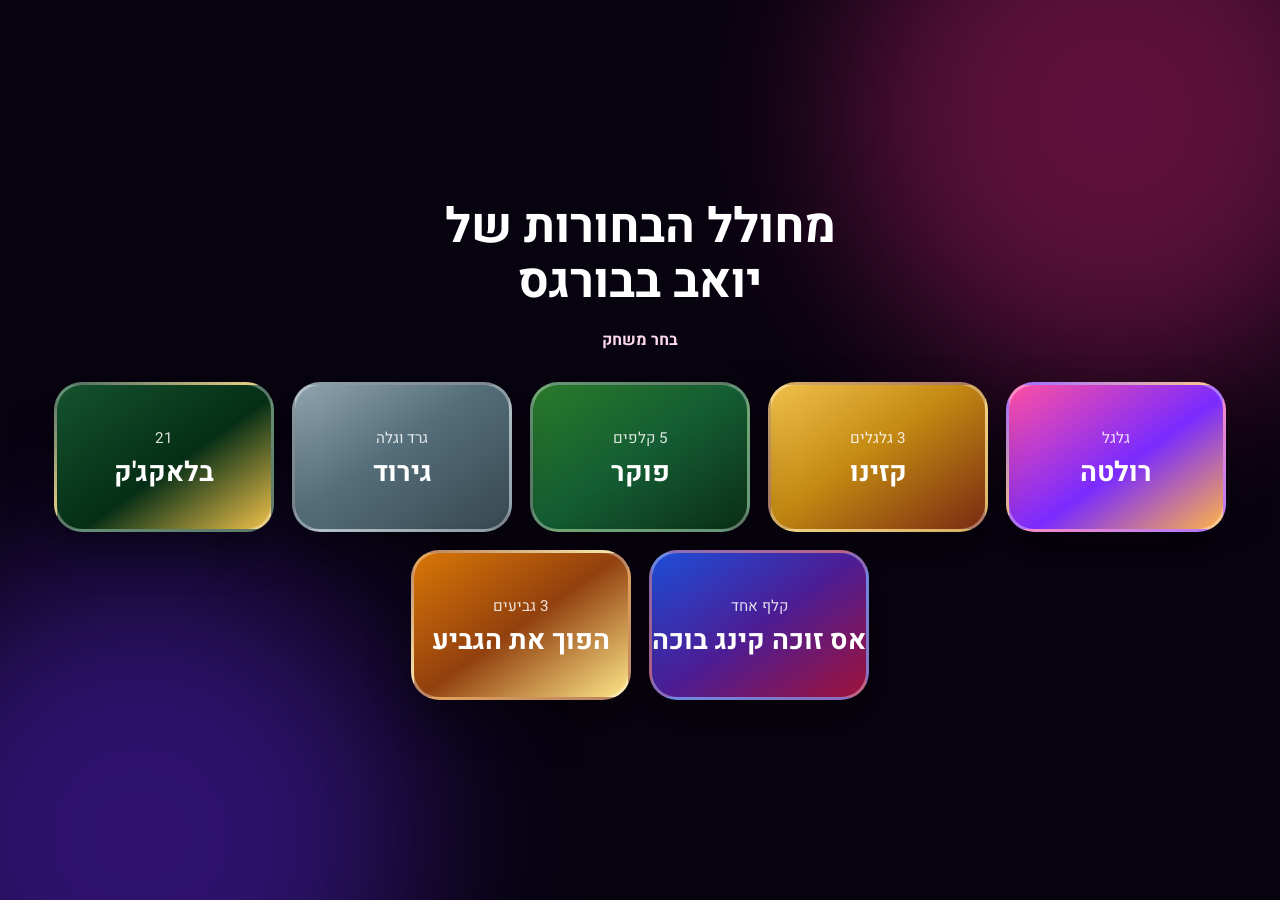
==== index.html @ 9967a7ed "Remove the dice game from the site." ====
<!DOCTYPE html>
<html lang="he" dir="rtl">
<head>
  <meta charset="UTF-8" />
  <meta name="viewport" content="width=device-width, initial-scale=1.0" />
  <title>מחולל הבחורות של יואב בבורגס</title>
  <link rel="preconnect" href="https://fonts.googleapis.com" />
  <link rel="preconnect" href="https://fonts.gstatic.com" crossorigin />
  <link href="https://fonts.googleapis.com/css2?family=Heebo:wght@400;700;900&display=swap" rel="stylesheet" />
  <link rel="stylesheet" href="styles.css" />
</head>
<body>
  <div class="glow glow-a"></div>
  <div class="glow glow-b"></div>

  <main class="home">
    <h1>מחולל הבחורות של יואב בבורגס</h1>
    <p>בחר משחק</p>
    <div class="choices">
      <a class="choice roulette-card" href="roulette/">
        <span class="choice-kicker">גלגל</span>
        <strong>רולטה</strong>
      </a>
      <a class="choice casino-card" href="casino/">
        <span class="choice-kicker">3 גלגלים</span>
        <strong>קזינו</strong>
      </a>
      <a class="choice poker-card" href="poker/">
        <span class="choice-kicker">5 קלפים</span>
        <strong>פוקר</strong>
      </a>
      <a class="choice scratch-card" href="scratch/">
        <span class="choice-kicker">גרד וגלה</span>
        <strong>גירוד</strong>
      </a>
      <a class="choice blackjack-card" href="blackjack/">
        <span class="choice-kicker">21</span>
        <strong>בלאקג'ק</strong>
      </a>
      <a class="choice aceking-card" href="ace-king/">
        <span class="choice-kicker">קלף אחד</span>
        <strong>אס זוכה קינג בוכה</strong>
      </a>
      <a class="choice cups-card" href="cups/">
        <span class="choice-kicker">3 גביעים</span>
        <strong>הפוך את הגביע</strong>
      </a>
    </div>
  </main>
</body>
</html>
---- styles.css ----
*,
*::before,
*::after {
  box-sizing: border-box;
  margin: 0;
  padding: 0;
}

html,
body {
  min-height: 100%;
  height: 100%;
}

body {
  font-family: "Heebo", sans-serif;
  background: #07030f;
  color: #fff;
  overflow: auto;
}

.glow {
  position: fixed;
  width: 42vw;
  height: 42vw;
  border-radius: 50%;
  filter: blur(90px);
  pointer-events: none;
  z-index: 0;
}

.glow-a {
  top: -12vw;
  right: -8vw;
  background: #ff2d8f;
  opacity: 0.35;
}

.glow-b {
  bottom: -16vw;
  left: -10vw;
  background: #6b2dff;
  opacity: 0.4;
}

.home {
  position: relative;
  z-index: 1;
  min-height: 100vh;
  display: grid;
  place-content: center;
  justify-items: center;
  gap: 18px;
  padding: 24px;
  text-align: center;
}

.home h1 {
  font-size: clamp(1.8rem, 6vw, 3rem);
  line-height: 1.15;
  max-width: 16ch;
}

.home p {
  color: #ffd9ee;
  font-weight: 700;
}

.choices {
  display: flex;
  flex-wrap: wrap;
  justify-content: center;
  gap: 18px;
  margin-top: 12px;
}

.choice {
  width: min(42vw, 220px);
  min-height: 150px;
  display: grid;
  place-content: center;
  gap: 8px;
  text-decoration: none;
  color: #fff;
  border-radius: 28px;
  border: 3px solid rgba(255, 255, 255, 0.35);
  box-shadow: 0 18px 40px rgba(0, 0, 0, 0.35);
  transition: transform 0.2s ease;
}

.choice:hover {
  transform: scale(1.04);
}

.choice-kicker {
  font-size: 0.95rem;
  opacity: 0.85;
}

.choice strong {
  font-size: 1.7rem;
  line-height: 1.15;
}

.roulette-card {
  background: linear-gradient(145deg, #ff4fa3, #7a2bff 55%, #ffb347);
}

.casino-card {
  background: linear-gradient(145deg, #f0c14b, #c48a12 45%, #7a2a12);
}

.poker-card {
  background: linear-gradient(145deg, #2b7a2b, #145c32 50%, #0b2e14);
}

.scratch-card {
  background: linear-gradient(145deg, #90a4ae, #546e7a 45%, #37474f);
}

.blackjack-card {
  background: linear-gradient(145deg, #14532d, #052e16 55%, #f0c14b);
}

.aceking-card {
  background: linear-gradient(145deg, #1d4ed8, #4c1d95 50%, #9f1239);
}

.cups-card {
  background: linear-gradient(145deg, #d97706, #92400e 50%, #fde68a);
}
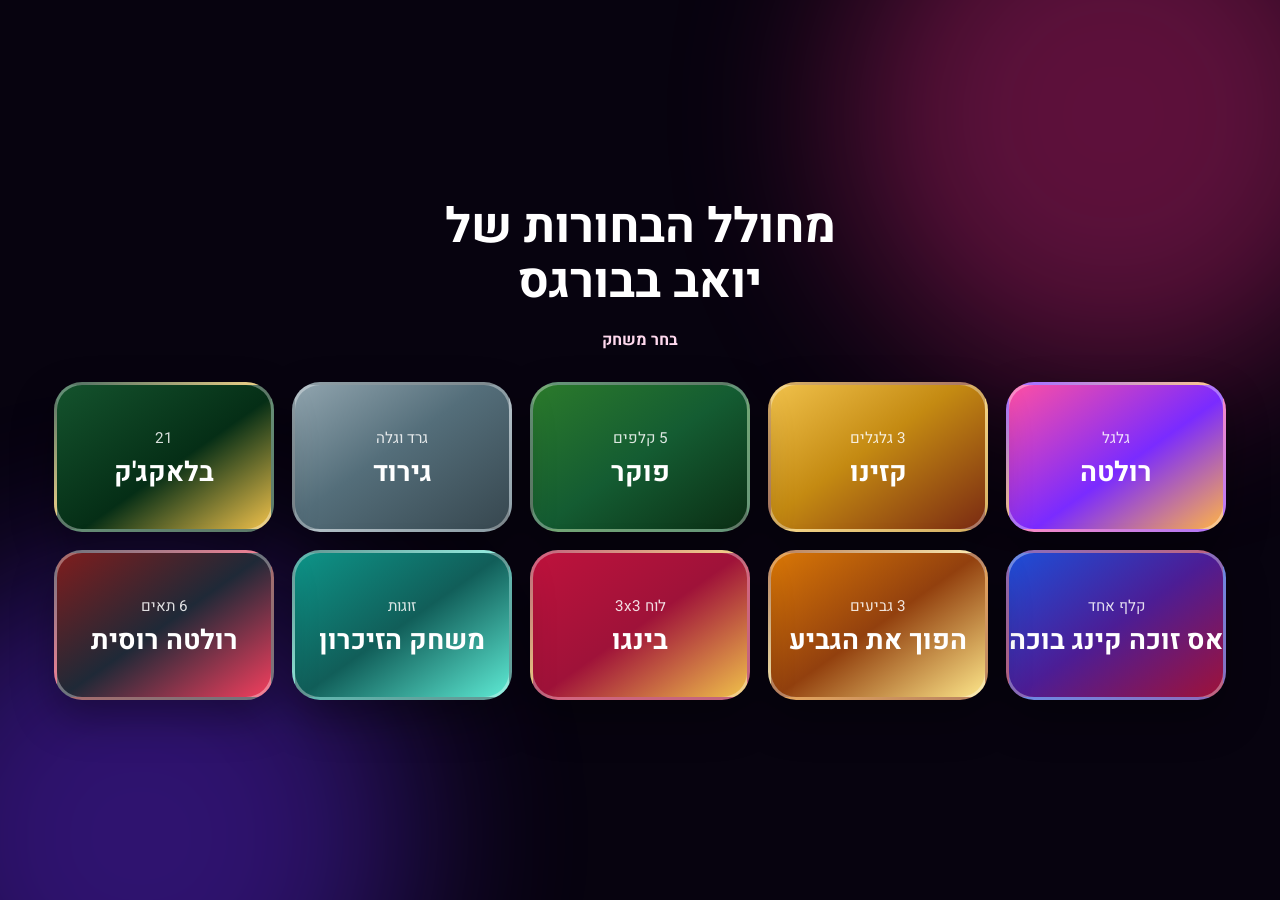
==== commit 6de86627: "Add bingo, memory, and Russian roulette games." ====
--- a/index.html
+++ b/index.html
@@ -45,6 +45,18 @@
         <span class="choice-kicker">3 גביעים</span>
         <strong>הפוך את הגביע</strong>
       </a>
+      <a class="choice bingo-card" href="bingo/">
+        <span class="choice-kicker">לוח 3x3</span>
+        <strong>בינגו</strong>
+      </a>
+      <a class="choice memory-card" href="memory/">
+        <span class="choice-kicker">זוגות</span>
+        <strong>משחק הזיכרון</strong>
+      </a>
+      <a class="choice russian-card" href="russian/">
+        <span class="choice-kicker">6 תאים</span>
+        <strong>רולטה רוסית</strong>
+      </a>
     </div>
   </main>
 </body>
--- a/styles.css
+++ b/styles.css
@@ -129,3 +129,15 @@
 .cups-card {
   background: linear-gradient(145deg, #d97706, #92400e 50%, #fde68a);
 }
+
+.bingo-card {
+  background: linear-gradient(145deg, #be123c, #9f1239 50%, #f0c14b);
+}
+
+.memory-card {
+  background: linear-gradient(145deg, #0d9488, #115e59 50%, #5eead4);
+}
+
+.russian-card {
+  background: linear-gradient(145deg, #7f1d1d, #1f2937 50%, #f43f5e);
+}
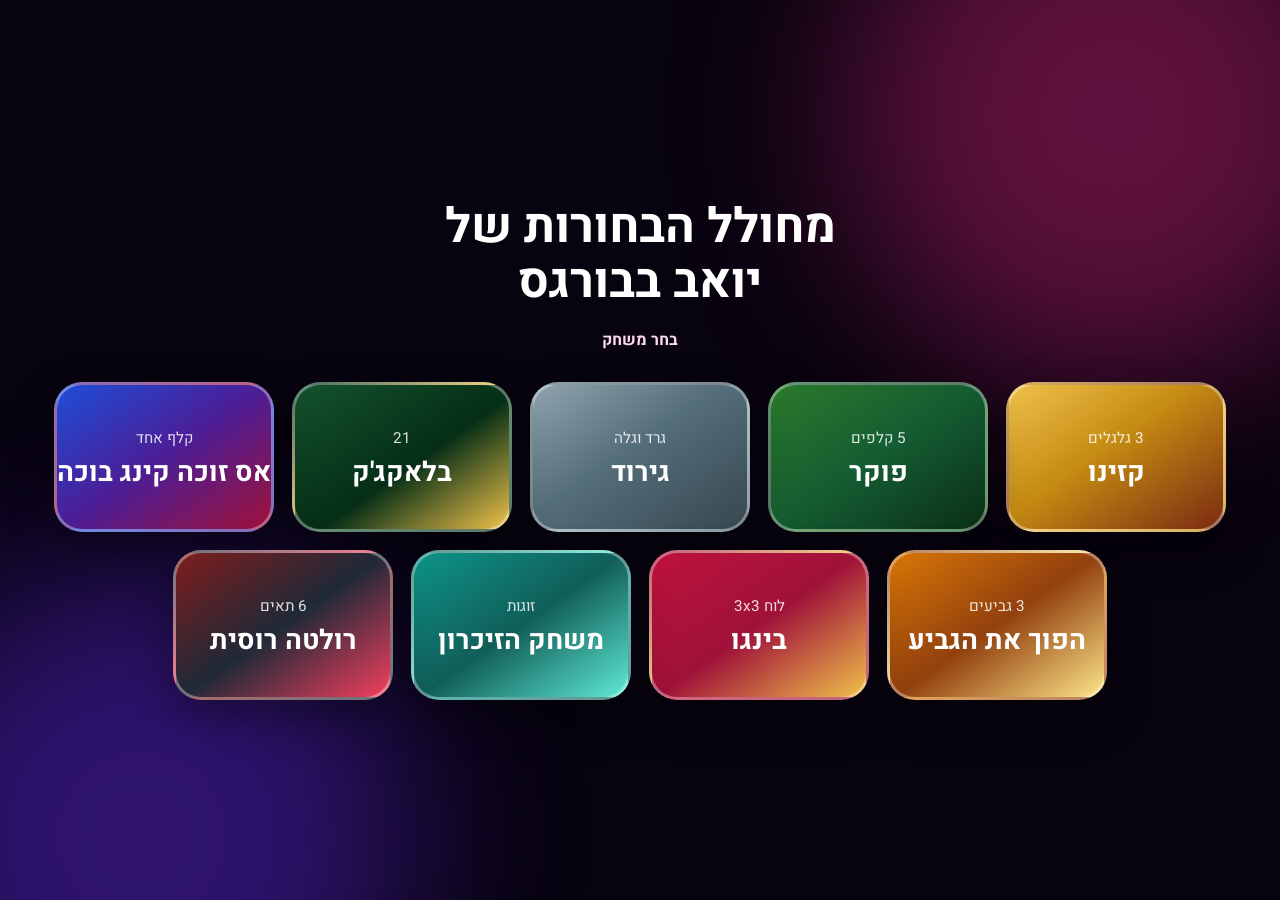
==== commit e15126ee: "Remove the roulette game from the site." ====
--- a/index.html
+++ b/index.html
@@ -17,10 +17,6 @@
     <h1>מחולל הבחורות של יואב בבורגס</h1>
     <p>בחר משחק</p>
     <div class="choices">
-      <a class="choice roulette-card" href="roulette/">
-        <span class="choice-kicker">גלגל</span>
-        <strong>רולטה</strong>
-      </a>
       <a class="choice casino-card" href="casino/">
         <span class="choice-kicker">3 גלגלים</span>
         <strong>קזינו</strong>
--- a/styles.css
+++ b/styles.css
@@ -102,10 +102,6 @@
   line-height: 1.15;
 }
 
-.roulette-card {
-  background: linear-gradient(145deg, #ff4fa3, #7a2bff 55%, #ffb347);
-}
-
 .casino-card {
   background: linear-gradient(145deg, #f0c14b, #c48a12 45%, #7a2a12);
 }
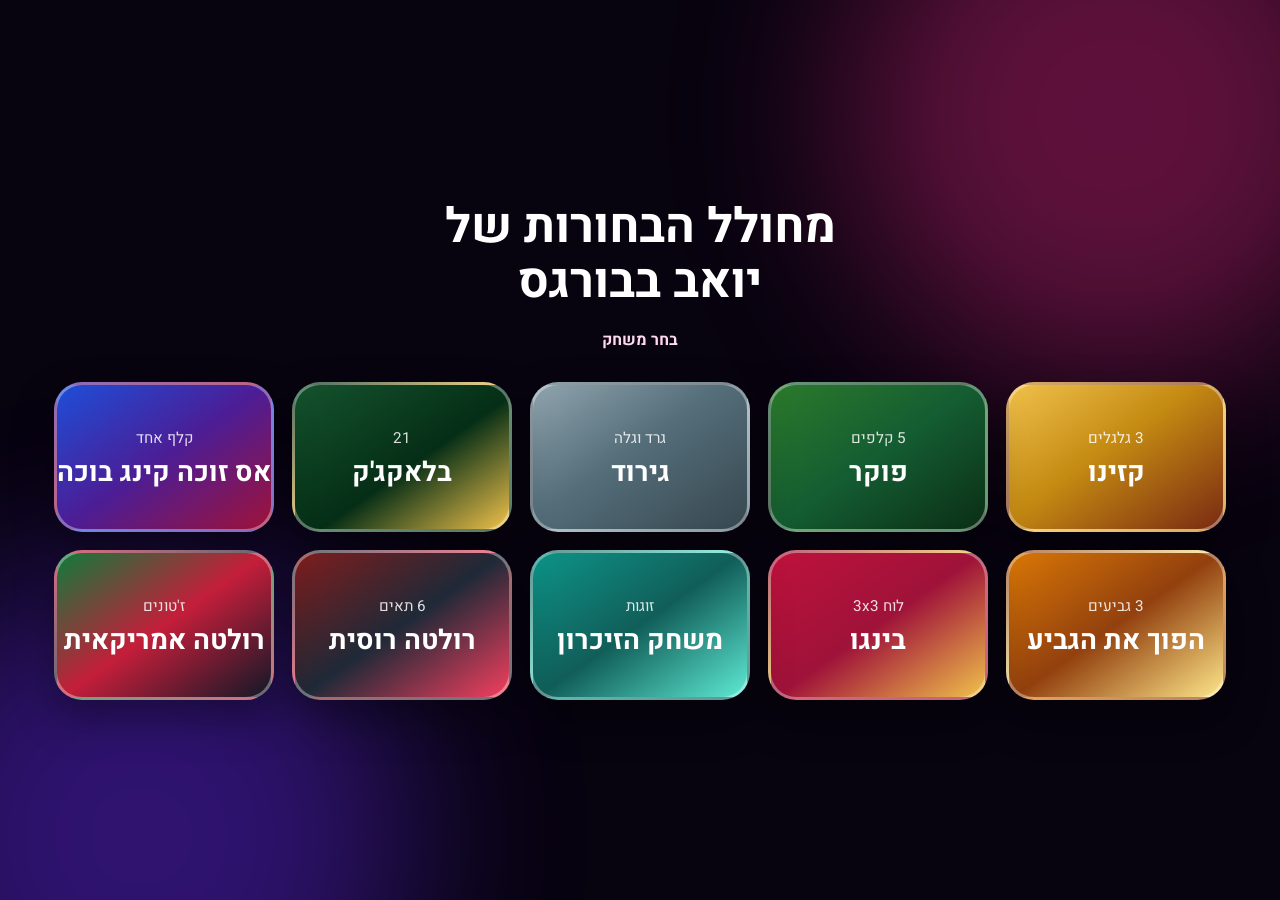
==== commit 11b35418: "Add American roulette with chip bets on girls, red, and black." ====
--- a/index.html
+++ b/index.html
@@ -53,6 +53,10 @@
         <span class="choice-kicker">6 תאים</span>
         <strong>רולטה רוסית</strong>
       </a>
+      <a class="choice american-card" href="american/">
+        <span class="choice-kicker">ז'טונים</span>
+        <strong>רולטה אמריקאית</strong>
+      </a>
     </div>
   </main>
 </body>
--- a/styles.css
+++ b/styles.css
@@ -137,3 +137,7 @@
 .russian-card {
   background: linear-gradient(145deg, #7f1d1d, #1f2937 50%, #f43f5e);
 }
+
+.american-card {
+  background: linear-gradient(145deg, #0f7b3a, #c41e3a 50%, #111827);
+}
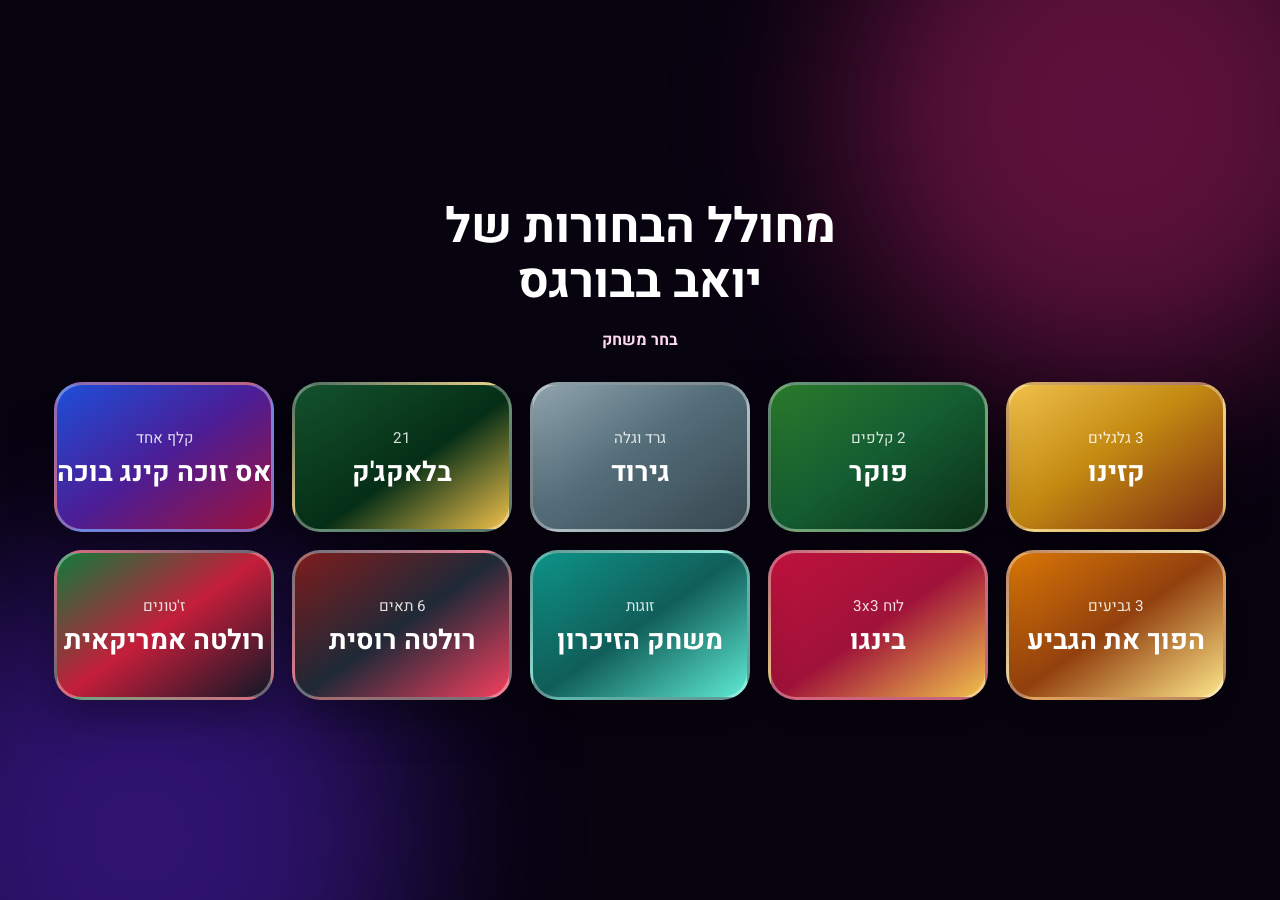
==== commit 35a7af12: "Make poker a hold-em hand with chips, and keep only 0 on the roulette wheel." ====
--- a/index.html
+++ b/index.html
@@ -22,7 +22,7 @@
         <strong>קזינו</strong>
       </a>
       <a class="choice poker-card" href="poker/">
-        <span class="choice-kicker">5 קלפים</span>
+        <span class="choice-kicker">2 קלפים</span>
         <strong>פוקר</strong>
       </a>
       <a class="choice scratch-card" href="scratch/">
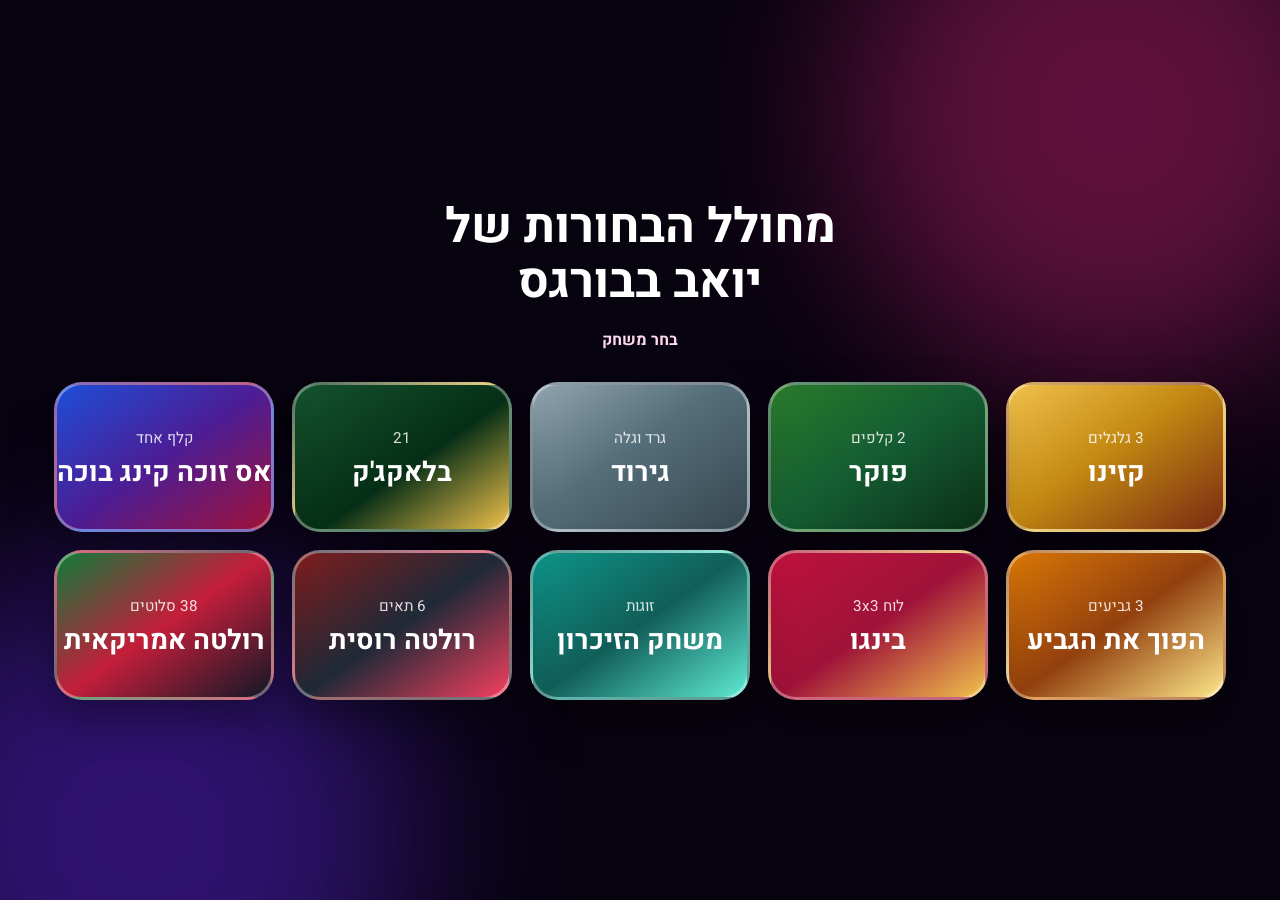
==== commit 756c4610: "Rebuild American roulette with real 38-pocket odds and chip bets." ====
--- a/index.html
+++ b/index.html
@@ -54,7 +54,7 @@
         <strong>רולטה רוסית</strong>
       </a>
       <a class="choice american-card" href="american/">
-        <span class="choice-kicker">ז'טונים</span>
+        <span class="choice-kicker">38 סלוטים</span>
         <strong>רולטה אמריקאית</strong>
       </a>
     </div>
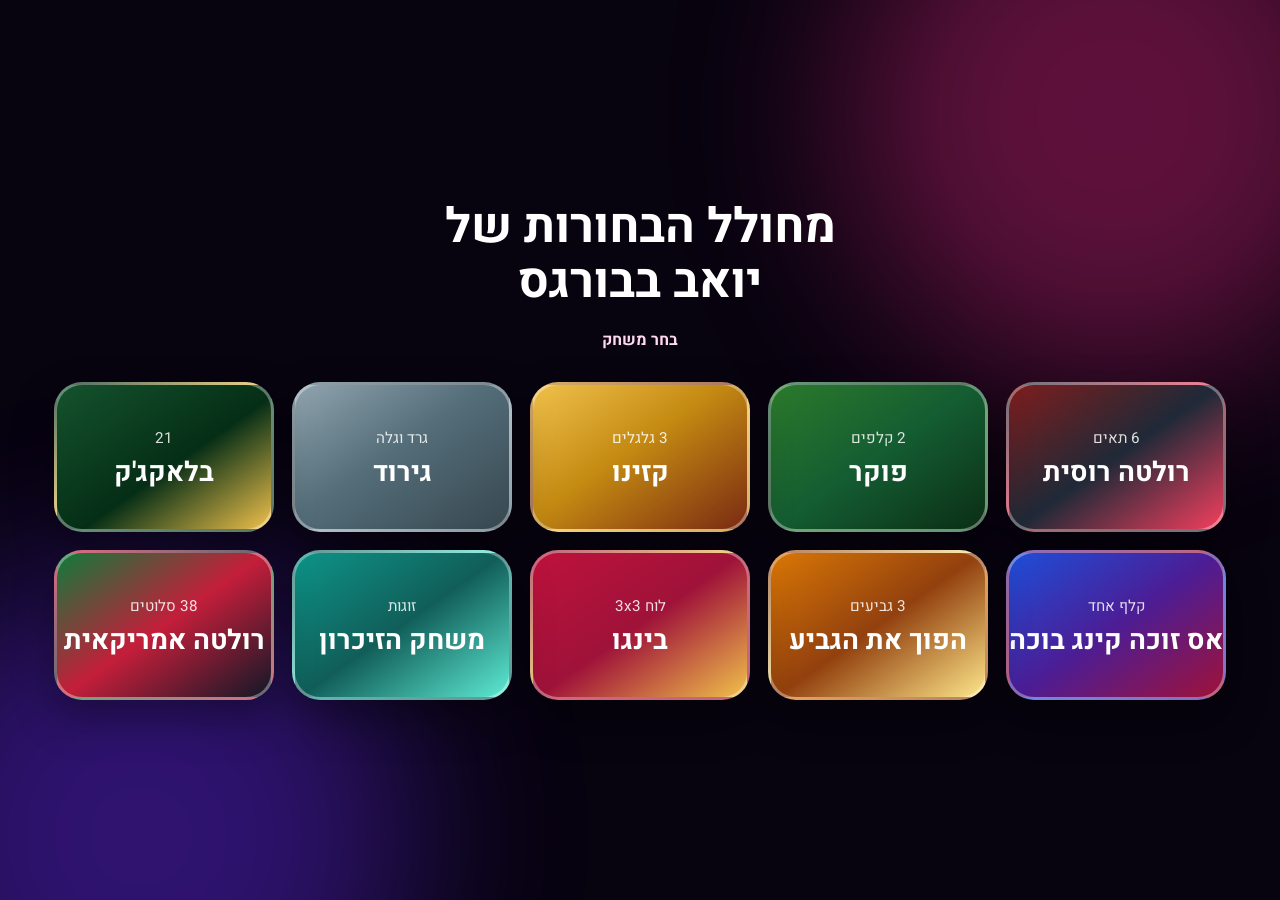
==== commit 36f35a0f: "Put Russian roulette and poker first on the home screen." ====
--- a/index.html
+++ b/index.html
@@ -17,13 +17,17 @@
     <h1>מחולל הבחורות של יואב בבורגס</h1>
     <p>בחר משחק</p>
     <div class="choices">
-      <a class="choice casino-card" href="casino/">
-        <span class="choice-kicker">3 גלגלים</span>
-        <strong>קזינו</strong>
+      <a class="choice russian-card" href="russian/">
+        <span class="choice-kicker">6 תאים</span>
+        <strong>רולטה רוסית</strong>
       </a>
       <a class="choice poker-card" href="poker/">
         <span class="choice-kicker">2 קלפים</span>
         <strong>פוקר</strong>
+      </a>
+      <a class="choice casino-card" href="casino/">
+        <span class="choice-kicker">3 גלגלים</span>
+        <strong>קזינו</strong>
       </a>
       <a class="choice scratch-card" href="scratch/">
         <span class="choice-kicker">גרד וגלה</span>
@@ -49,10 +53,6 @@
         <span class="choice-kicker">זוגות</span>
         <strong>משחק הזיכרון</strong>
       </a>
-      <a class="choice russian-card" href="russian/">
-        <span class="choice-kicker">6 תאים</span>
-        <strong>רולטה רוסית</strong>
-      </a>
       <a class="choice american-card" href="american/">
         <span class="choice-kicker">38 סלוטים</span>
         <strong>רולטה אמריקאית</strong>
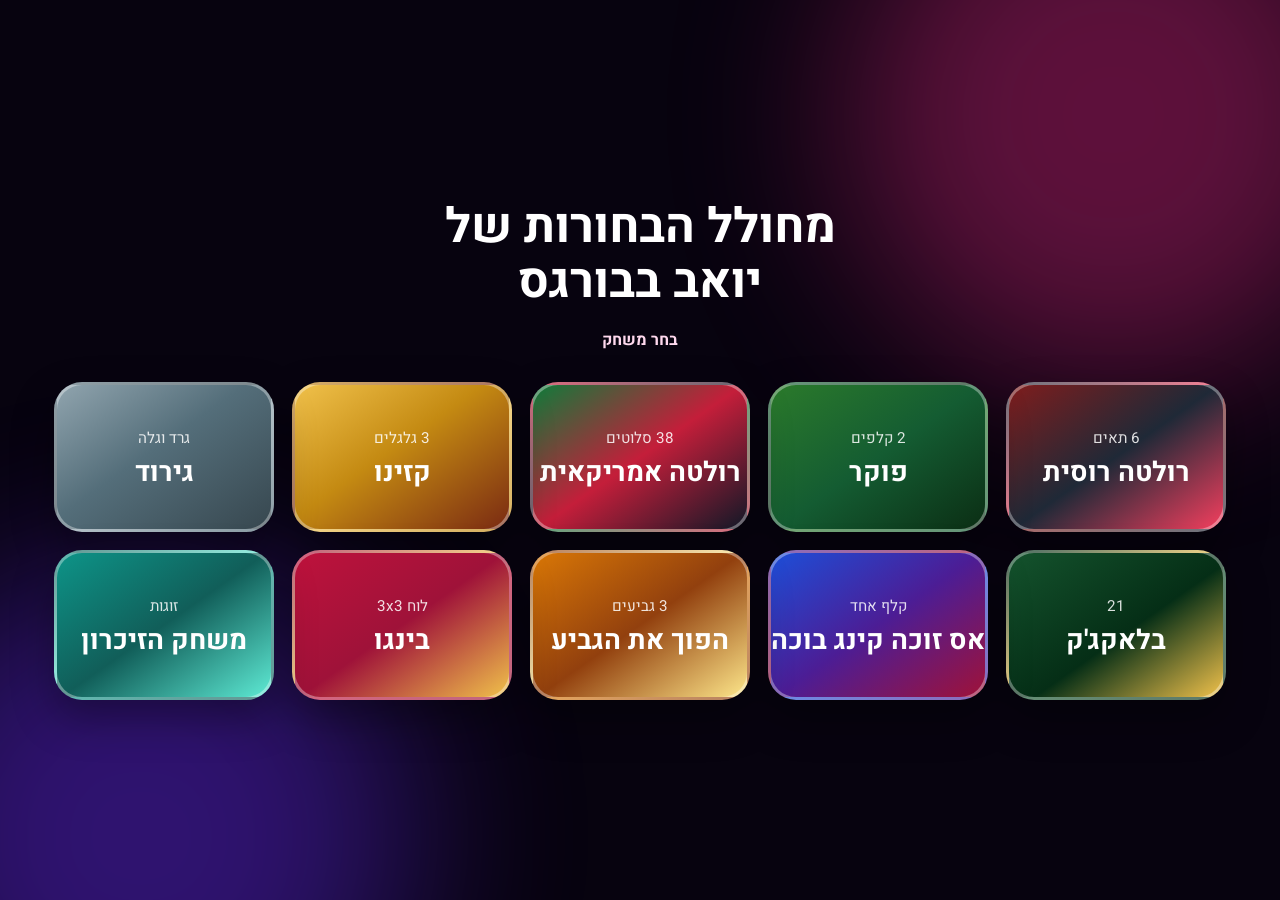
==== commit abf50e08: "Move American roulette to the top of the game list." ====
--- a/index.html
+++ b/index.html
@@ -24,6 +24,10 @@
       <a class="choice poker-card" href="poker/">
         <span class="choice-kicker">2 קלפים</span>
         <strong>פוקר</strong>
+      </a>
+      <a class="choice american-card" href="american/">
+        <span class="choice-kicker">38 סלוטים</span>
+        <strong>רולטה אמריקאית</strong>
       </a>
       <a class="choice casino-card" href="casino/">
         <span class="choice-kicker">3 גלגלים</span>
@@ -53,10 +57,6 @@
         <span class="choice-kicker">זוגות</span>
         <strong>משחק הזיכרון</strong>
       </a>
-      <a class="choice american-card" href="american/">
-        <span class="choice-kicker">38 סלוטים</span>
-        <strong>רולטה אמריקאית</strong>
-      </a>
     </div>
   </main>
 </body>
